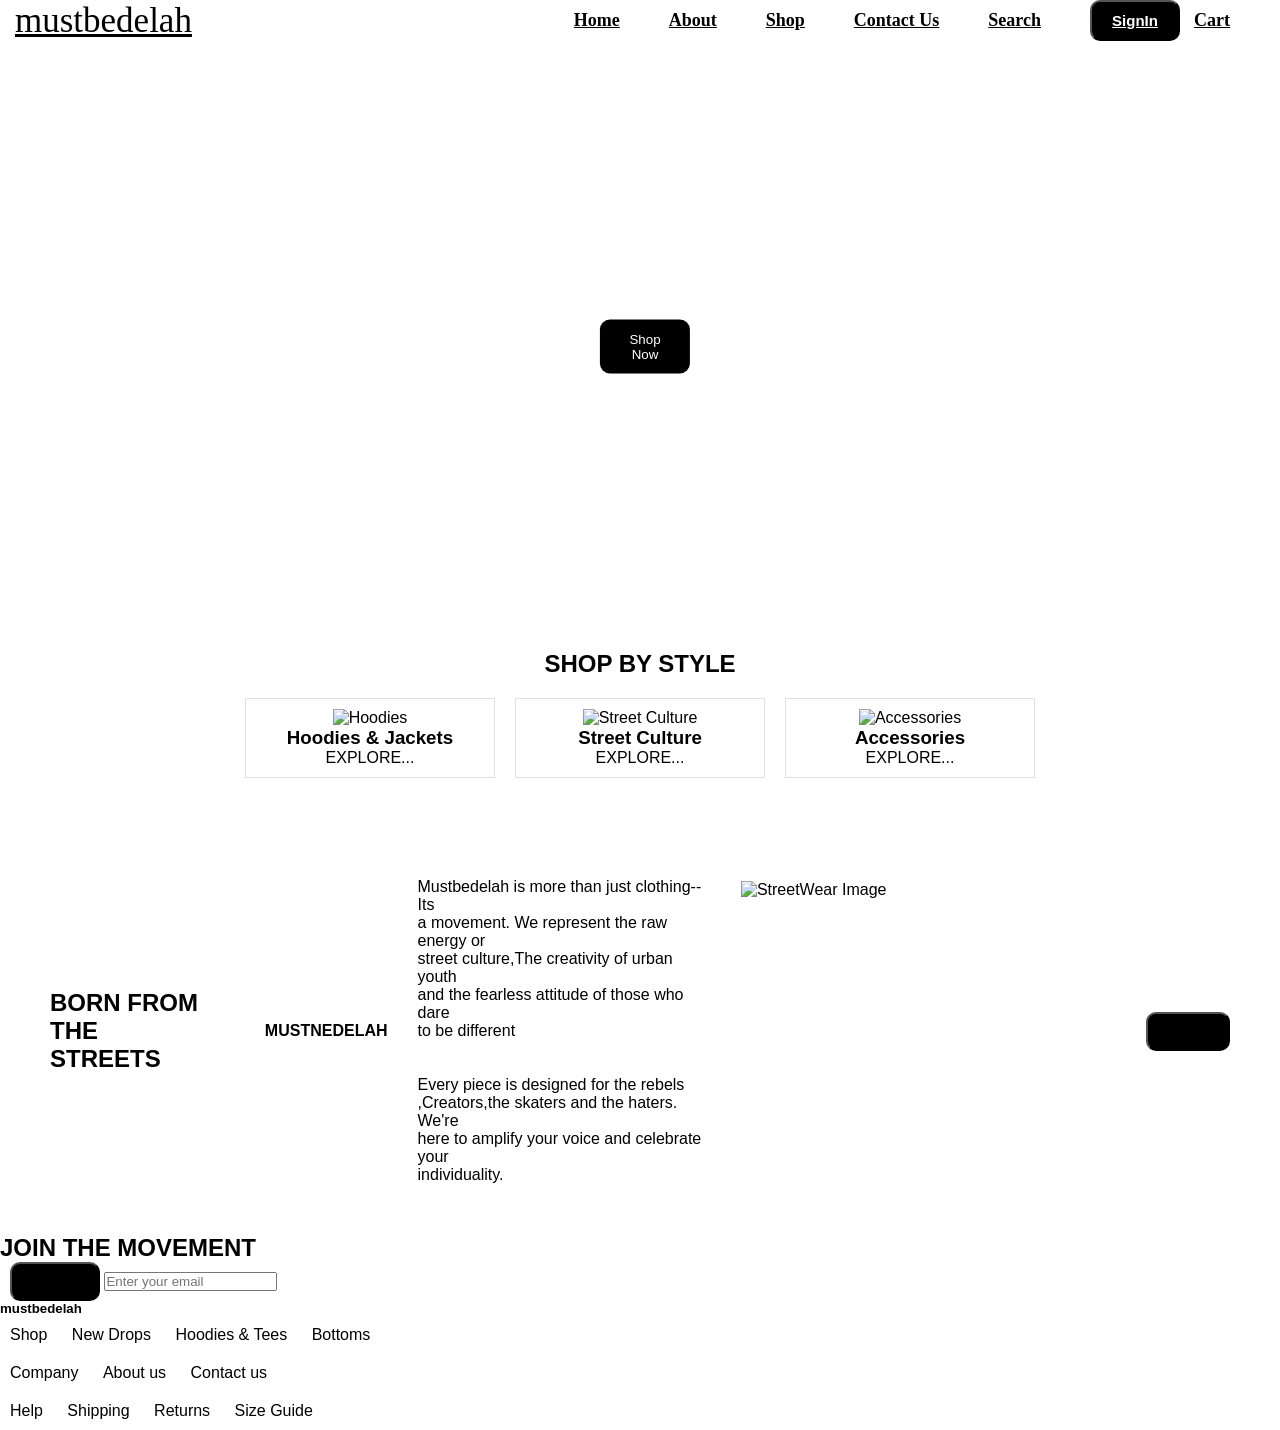
==== index.html @ 23424847 "updated my files" ====
<!DOCTYPE html>
<html lang="en">

<head>
    <meta charset="UTF-8">
    <meta name="viewport" content="width=device-width, initial-scale=1.0">
    <title>mustbedelah</title>
    <link rel="stylesheet" href="style.css">
    <link rel="icon" type="image/jpeg" href="images/logo.jpeg">
</head>

<body>

    <!-- **********NAVBAR********** -->
    <nav class="navbar">
        <div class="logo"><a href="#">mustbedelah</a></div>
        <ul class="navlist">
            <li><a href="#">Home</a></li>
            <li><a href="about.html">About</a></li>
            <li><a href="shop.html">Shop</a></li>
            <li><a href="about.html">Contact Us</a></li>
            <li><a href="">Search</a></li>
            <button><a href="#">SignIn</a></button>
            <li><a href="">Cart</a></li>
        </ul>
    </nav>

    <!-- This is for the opening picture  -->
    <section class="hero">

        <!-- i have to insert proper picture here  -->
        <div class="placeholder-img"></div>

        <div class="hero-text">

            <h1>FRESH DROPS DAILY</h1>

            <p>
                Bold streetwear for those who make their own rules.<br>
                Rep the culture, own the streets.
            </p>

            <a href="shop.html">
                <button class="shop-btn">
                    Shop Now
                </button>
            </a>

        </div>

    </section>

    <!-- This is for the shop by style section -->
    <section class="style">

        <h2>SHOP BY STYLE</h2>

        <div class="style-grid">

            <div class="card">

                <!-- Placehold image used for the prototype-->
                <img src="https://placehold.co/300x300" alt="Hoodies">

                <h3>Hoodies & Jackets</h3>

                <p>EXPLORE...</p>

            </div>


            <div class="card">

                <!-- Placehold used again for the second image -->
                <img src="https://placehold.co/300x300" alt="Street Culture">

                <h3>Street Culture</h3>

                <p>EXPLORE...</p>

            </div>


            <div class="card">

                <!-- Image 3 must be inserted here -->
                <img src="https://placehold.co/300x300" alt="Accessories">

                <h3>Accessories</h3>

                <p>EXPLORE...</p>

            </div>

        </div>

    </section>

    <!-- This is for the born for the streets section -->
    <section class="born">

        <h2>BORN FROM THE <br>STREETS</h2>

        <h4>MUSTNEDELAH</h4>

        <p>Mustbedelah is more than just clothing-- Its <br> a movement. We represent the raw energy or <br>
            street culture,The creativity of urban youth <br> and the fearless attitude of those who dare <br>
            to be different <br><br><br>
            Every piece is designed for the rebels <br> ,Creators,the skaters and the haters. We're <br>
            here to amplify your voice and celebrate your <br>individuality.
        </p>

        <!-- Another Image must be inserted here -->
        <img src="https://placehold.co/400x400" alt="StreetWear Image">

        <button class="ourstory">Our Story</button>


    </section>

    <!--This is for the Join the movement section-->
    <section class="join">

        <h2>JOIN THE MOVEMENT</h2>

        <button class="subscribe">Subscribe</button>

        <input type="text" placeholder="Enter your email" id="email_input">

    </section>

    <!-- This is a footer for the website  -->
    <section>

        <footer>

            <h5>mustbedelah</h5>

            <!-- This is a list for Shop in the footer -->
            <ul class="list1">
                <li class="Top">Shop</li>
                <li>New Drops</li>
                <li>Hoodies & Tees</li>
                <li>Bottoms</li>
            </ul>

            <!-- This is a list for Company in the footer -->
            <ul class="list2">
                <li class="Top">Company</li>
                <li>About us</li>
                <li>Contact us</li>
            </ul>

            <!-- This is a list for Help in the footer -->
            <ul class="list3">
                <li class="Top">Help</li>
                <li>Shipping</li>
                <li>Returns</li>
                <li>Size Guide</li>
            </ul>

        </footer>
    </section>
</body>

</html>
---- style.css ----
*{
    margin: 0;
    padding: 0;
    box-sizing: border-box;
}

body{
    background-color: white;
    color: black;
    font-family: Arial,sans-serif;
}
/* This is css for the navbar only but we can use it also for the other blocks if need be */
.navbar{
    font-family: calibri;padding-right: 15px;padding-left: 15px;display: flex;align-items: center;justify-content: space-between;
    position: fixed;
    top: 0;
    width: 100%;
    z-index: 9999;
}

.logo a{
    font-size: 35px;font-weight: 600px;color: black;
}
li{
    list-style: none;display: inline-block;padding: 10px;
}
li a{
    color: black;font-weight: bold;font-size: 18px;margin-right: 25px;
}
button{
    background-color: black;margin-left: 10px;border-radius: 10px;width: 90px;padding: 10px;
}

button a{
    background-color: black;color: white; font-size: 15px;font-weight: bold;
}

/* This will be the hero section */

.hero{
    position: relative;

}

.hero-text{
    position: absolute;
    top: 50%;
    left: 50%;
    transform:translate(-50%,-50%);
    text-align: center;
    color: white;

}
.hero-text h1{
    font-size: 18px;
    margin-bottom: 10px;
}

.hero-text p{
    font-size: 18px;
    margin-bottom: 20px;
}
.shop-btn{
    background-color: black;
    color: white;
    border: none;
    padding: 12px 25px;
    cursor: pointer;
}
.placeholder-img{
    width: 100%;
    height: 600px;

    background-image: url(https://placehold.co/1540x600);
    background-size: cover;
    background-position: center;
    background-repeat: no-repeat;
}

/* This should be on style section  */

.style{
    text-align: center;
    padding: 50px 20px;  
}

.style-grid{
    display: flex;
    justify-content: center;
    gap: 20px;
    margin-top: 20px;
}

.card{
    width: 250px;
    border: 1px solid #dddd;
    padding: 10px;
    cursor: pointer;
}

.card img{
    width: 100%;
    height: 250px;
    object-fit: cover;
}

/* This is tfor the born section */

.born{
    display: flex;
    align-items: center;
    justify-content: space-around;
    padding: 50px;
    gap: 30px;
}

.born img{
    width: 400px;
    height: 300px;
    object-fit: cover;
}
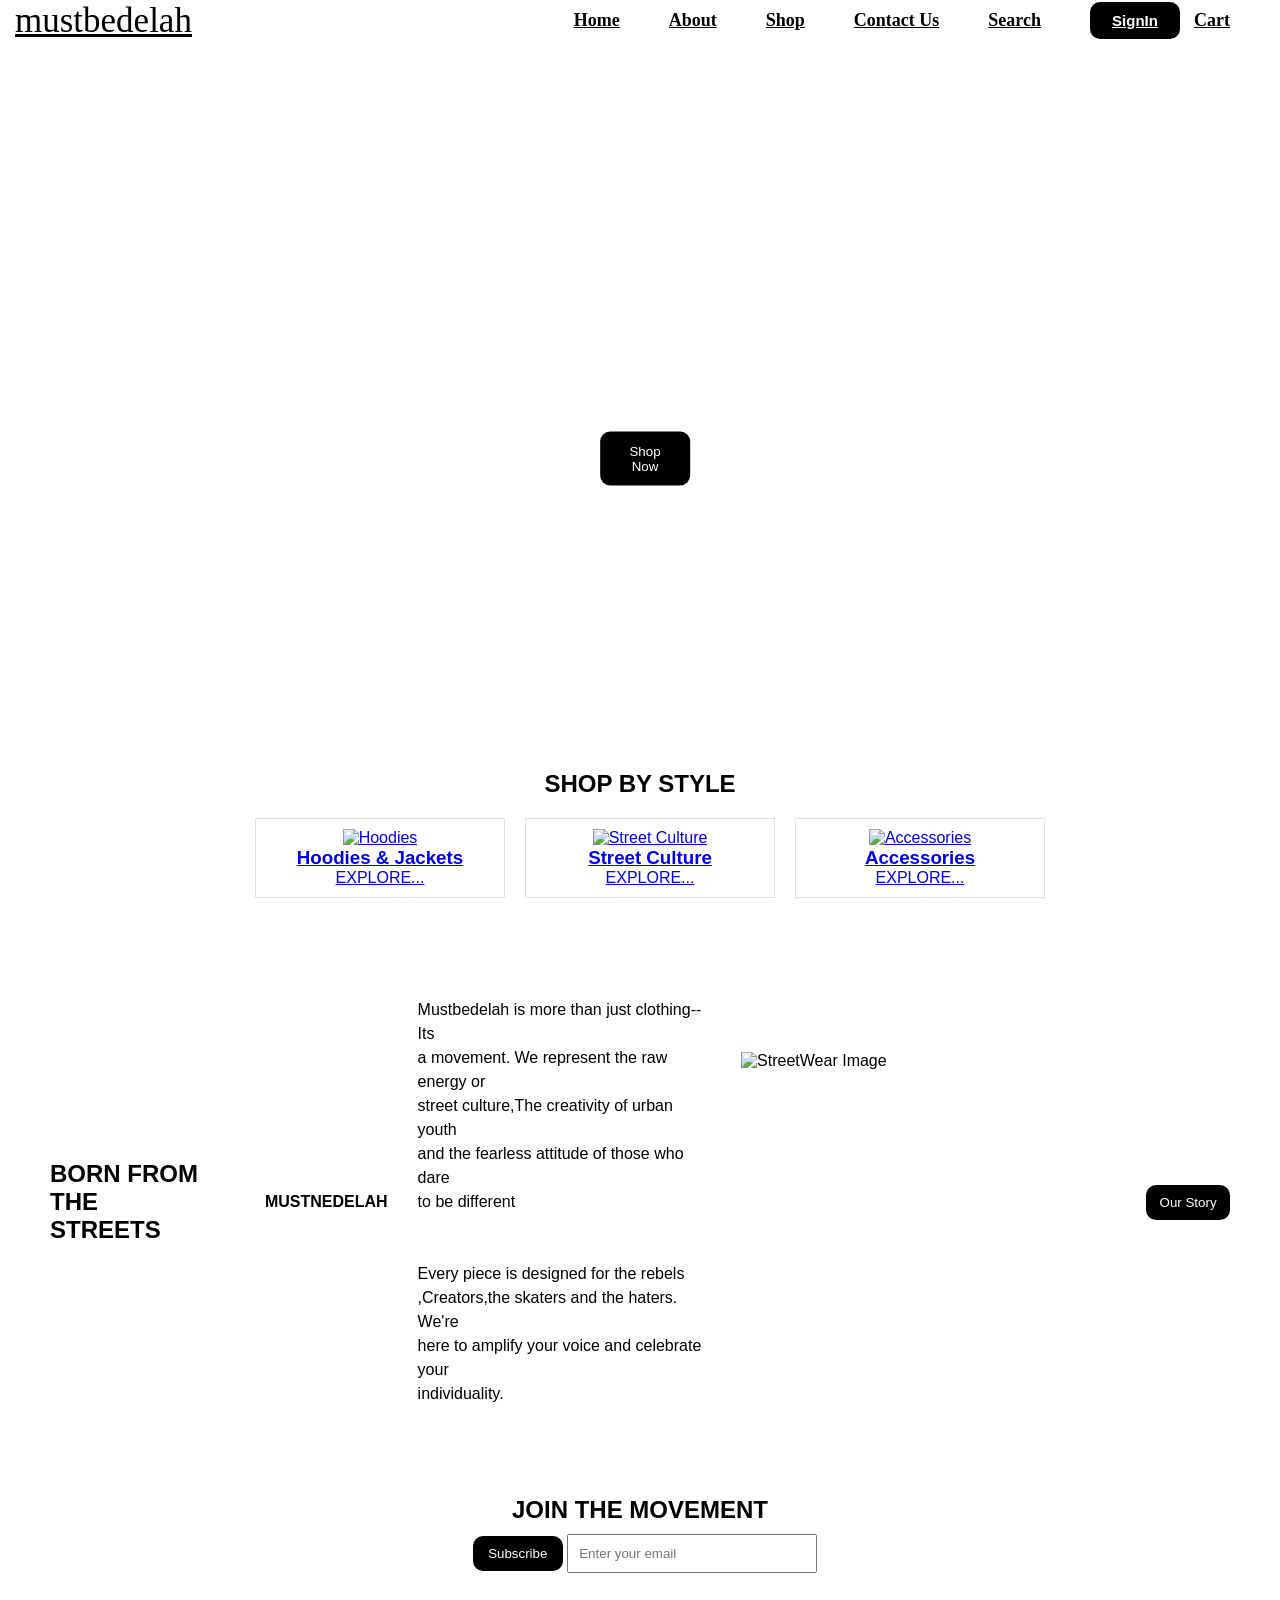
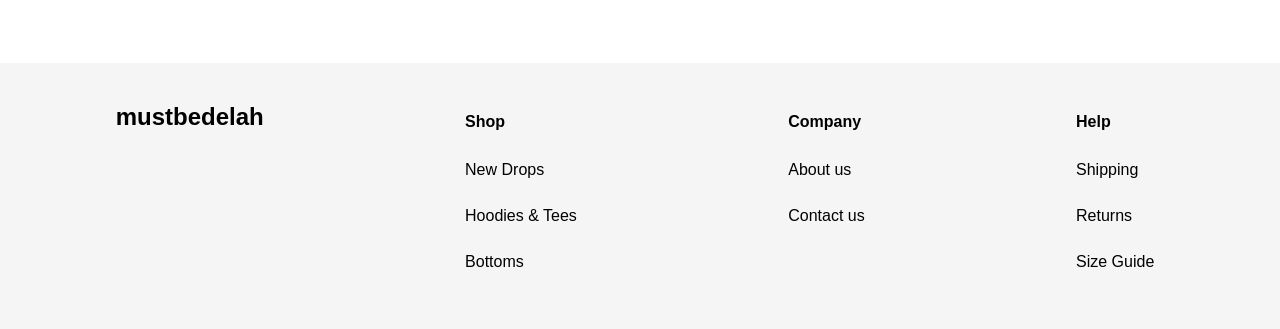
==== commit a27b5593: "Changed a few things, Size of the first image is changed,The footer looks way better now. Buttons ar" ====
--- a/index.html
+++ b/index.html
@@ -56,19 +56,19 @@
         <h2>SHOP BY STYLE</h2>
 
         <div class="style-grid">
+            <a href="shop.html">
+                <div class="card">
 
-            <div class="card">
+                    <!-- Placehold image used for the prototype-->
+                    <img src="https://placehold.co/300x300" alt="Hoodies">
 
-                <!-- Placehold image used for the prototype-->
-                <img src="https://placehold.co/300x300" alt="Hoodies">
+                    <h3>Hoodies & Jackets</h3>
 
-                <h3>Hoodies & Jackets</h3>
+                    <p>EXPLORE...</p>
+            </a>
+        </div>
 
-                <p>EXPLORE...</p>
-
-            </div>
-
-
+        <a href="shop.html">
             <div class="card">
 
                 <!-- Placehold used again for the second image -->
@@ -79,8 +79,8 @@
                 <p>EXPLORE...</p>
 
             </div>
-
-
+        </a>
+        <a href="shop.html">
             <div class="card">
 
                 <!-- Image 3 must be inserted here -->
@@ -91,7 +91,7 @@
                 <p>EXPLORE...</p>
 
             </div>
-
+        </a>
         </div>
 
     </section>
@@ -123,7 +123,7 @@
 
         <h2>JOIN THE MOVEMENT</h2>
 
-        <button class="subscribe">Subscribe</button>
+        <button class="sub-btn">Subscribe</button>
 
         <input type="text" placeholder="Enter your email" id="email_input">
 
--- a/style.css
+++ b/style.css
@@ -39,6 +39,7 @@
 
 .hero{
     position: relative;
+    margin-top: 70px;
 
 }
 
@@ -52,7 +53,7 @@
 
 }
 .hero-text h1{
-    font-size: 18px;
+    font-size: 48px;
     margin-bottom: 10px;
 }
 
@@ -69,7 +70,7 @@
 }
 .placeholder-img{
     width: 100%;
-    height: 600px;
+    height: 650px;
 
     background-image: url(https://placehold.co/1540x600);
     background-size: cover;
@@ -118,4 +119,85 @@
     width: 400px;
     height: 300px;
     object-fit: cover;
-}+}
+
+.born p{
+    max-width: 400px;
+    line-height: 1.5;
+}
+
+button{
+    background-color: black;
+    color: white;
+    border: none;
+    cursor: pointer;
+}
+
+button:hover{
+    background-color: #333;
+}
+
+/* Join Section */
+
+.join{
+    text-align: center;
+    padding: 40px;
+}
+
+#email_input{
+    padding: 10px;
+    width: 250px;
+    margin-top: 10px;
+}
+
+.sub-btn{
+    background-color: black;
+    color: white;
+    border: none;
+    cursor: pointer;
+}
+
+/* This is for the footer  */
+
+/* Footer Layout */
+
+footer{
+    display: flex;
+    justify-content: space-around;
+    align-items: flex-start;
+
+    padding: 40px 20px;
+    margin-top: 50px;
+
+    background-color: #f5f5f5;
+}
+
+/* Logo text */
+
+footer h5{
+    font-size: 24px;
+}
+
+/* Make lists vertical */
+
+.list1,
+.list2,
+.list3{
+    display: flex;
+    flex-direction: column;
+}
+
+/* Top headings */
+
+.Top{
+    font-weight: bold;
+    margin-bottom: 10px;
+}
+
+/* List items */
+
+footer li{
+    display: block;
+    margin-bottom: 8px;
+}
+
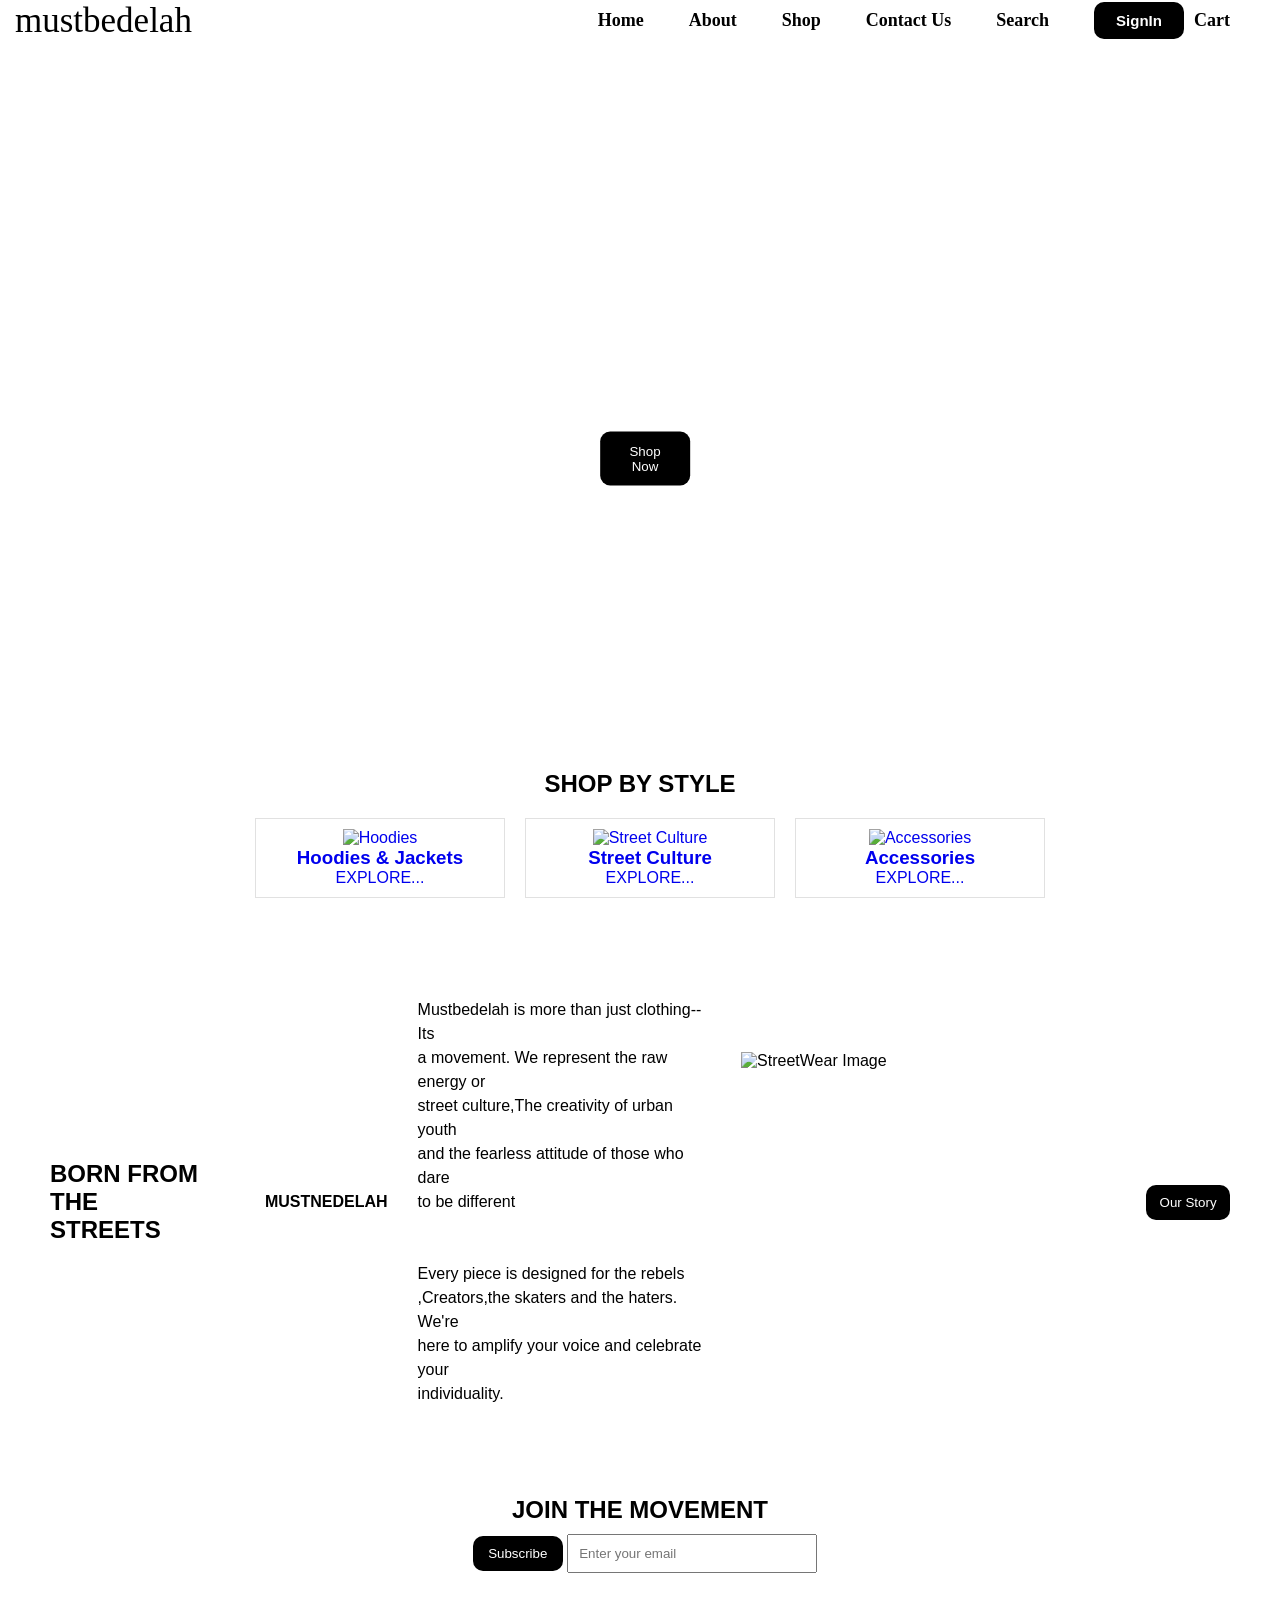
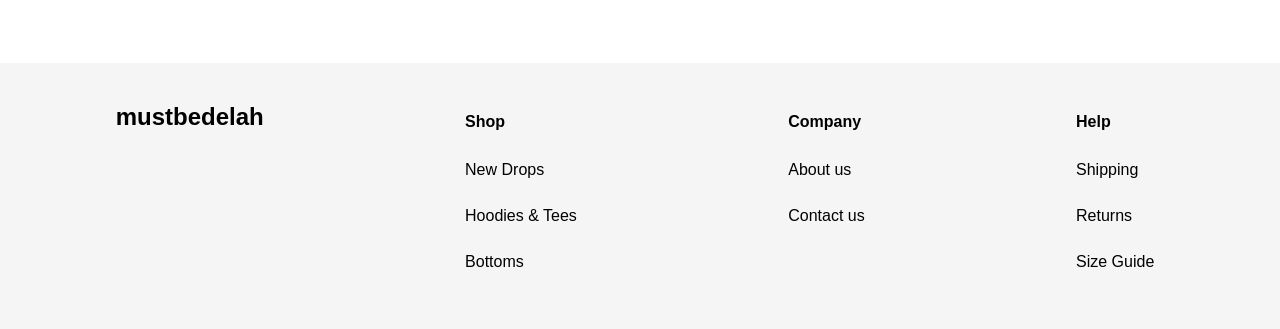
==== commit 84c5a4af: "About html added and created the footer on it to be clickable,Now i want to make the buttons work wi" ====
--- a/index.html
+++ b/index.html
@@ -18,7 +18,7 @@
             <li><a href="#">Home</a></li>
             <li><a href="about.html">About</a></li>
             <li><a href="shop.html">Shop</a></li>
-            <li><a href="about.html">Contact Us</a></li>
+            <li><a href="about.html#contact">Contact Us</a></li>
             <li><a href="">Search</a></li>
             <button><a href="#">SignIn</a></button>
             <li><a href="">Cart</a></li>
--- a/style.css
+++ b/style.css
@@ -2,6 +2,7 @@
     margin: 0;
     padding: 0;
     box-sizing: border-box;
+    text-decoration: none;
 }
 
 body{
@@ -18,6 +19,15 @@
     z-index: 9999;
 }
 
+.navlist{
+    display: flex;
+    align-items: center;
+}
+
+.navlist a:hover{
+    color:#555;
+}
+
 .logo a{
     font-size: 35px;font-weight: 600px;color: black;
 }
@@ -201,3 +211,157 @@
     margin-bottom: 8px;
 }
 
+.foot{
+    font-weight: normal;
+}
+
+
+/* Shop Title */
+
+.shop-title{
+    text-align: center;
+    padding: 100px 20px 40px;
+}
+
+/* Product Grid */
+
+.product-section{
+    padding: 40px;
+}
+
+.product-grid{
+    display: grid;
+
+    grid-template-columns:
+    repeat(3, 1fr);
+
+    gap: 30px;
+}
+
+/* Product Card */
+
+.product-card{
+    text-align: center;
+}
+
+.product-card img{
+    width: 100%;
+    height: 250px;
+    object-fit: cover;
+}
+
+.product-card h3{
+    margin-top: 10px;
+}
+
+.product-card p{
+    font-weight: bold;
+}
+
+/* ABOUT PAGE */
+
+.about-page{
+
+display: flex;
+
+align-items: center;
+
+justify-content: space-between;
+
+padding: 120px 40px;
+
+gap: 40px;
+
+}
+
+.about-text{
+
+flex: 1;
+
+}
+
+.about-text h1{
+
+font-size: 36px;
+
+margin-bottom: 20px;
+
+}
+
+.about-text p{
+
+max-width: 500px;
+
+line-height: 1.6;
+
+}
+
+.about-image{
+
+flex: 1;
+
+}
+
+.about-image img{
+
+width: 100%;
+
+height: auto;
+
+}
+
+/* CONTACT SECTION */
+
+.contact-page{
+
+padding: 80px 40px;
+
+text-align: center;
+
+}
+
+.contact-form{
+
+display: flex;
+
+flex-direction: column;
+
+align-items: center;
+
+gap: 15px;
+
+margin-top: 20px;
+
+}
+
+.contact-form input{
+
+width: 300px;
+
+padding: 10px;
+
+}
+
+.contact-form textarea{
+
+width: 300px;
+
+height: 120px;
+
+padding: 10px;
+
+}
+
+.submit-btn{
+
+background-color: black;
+
+color: white;
+
+padding: 12px 25px;
+
+border: none;
+
+cursor: pointer;
+
+}
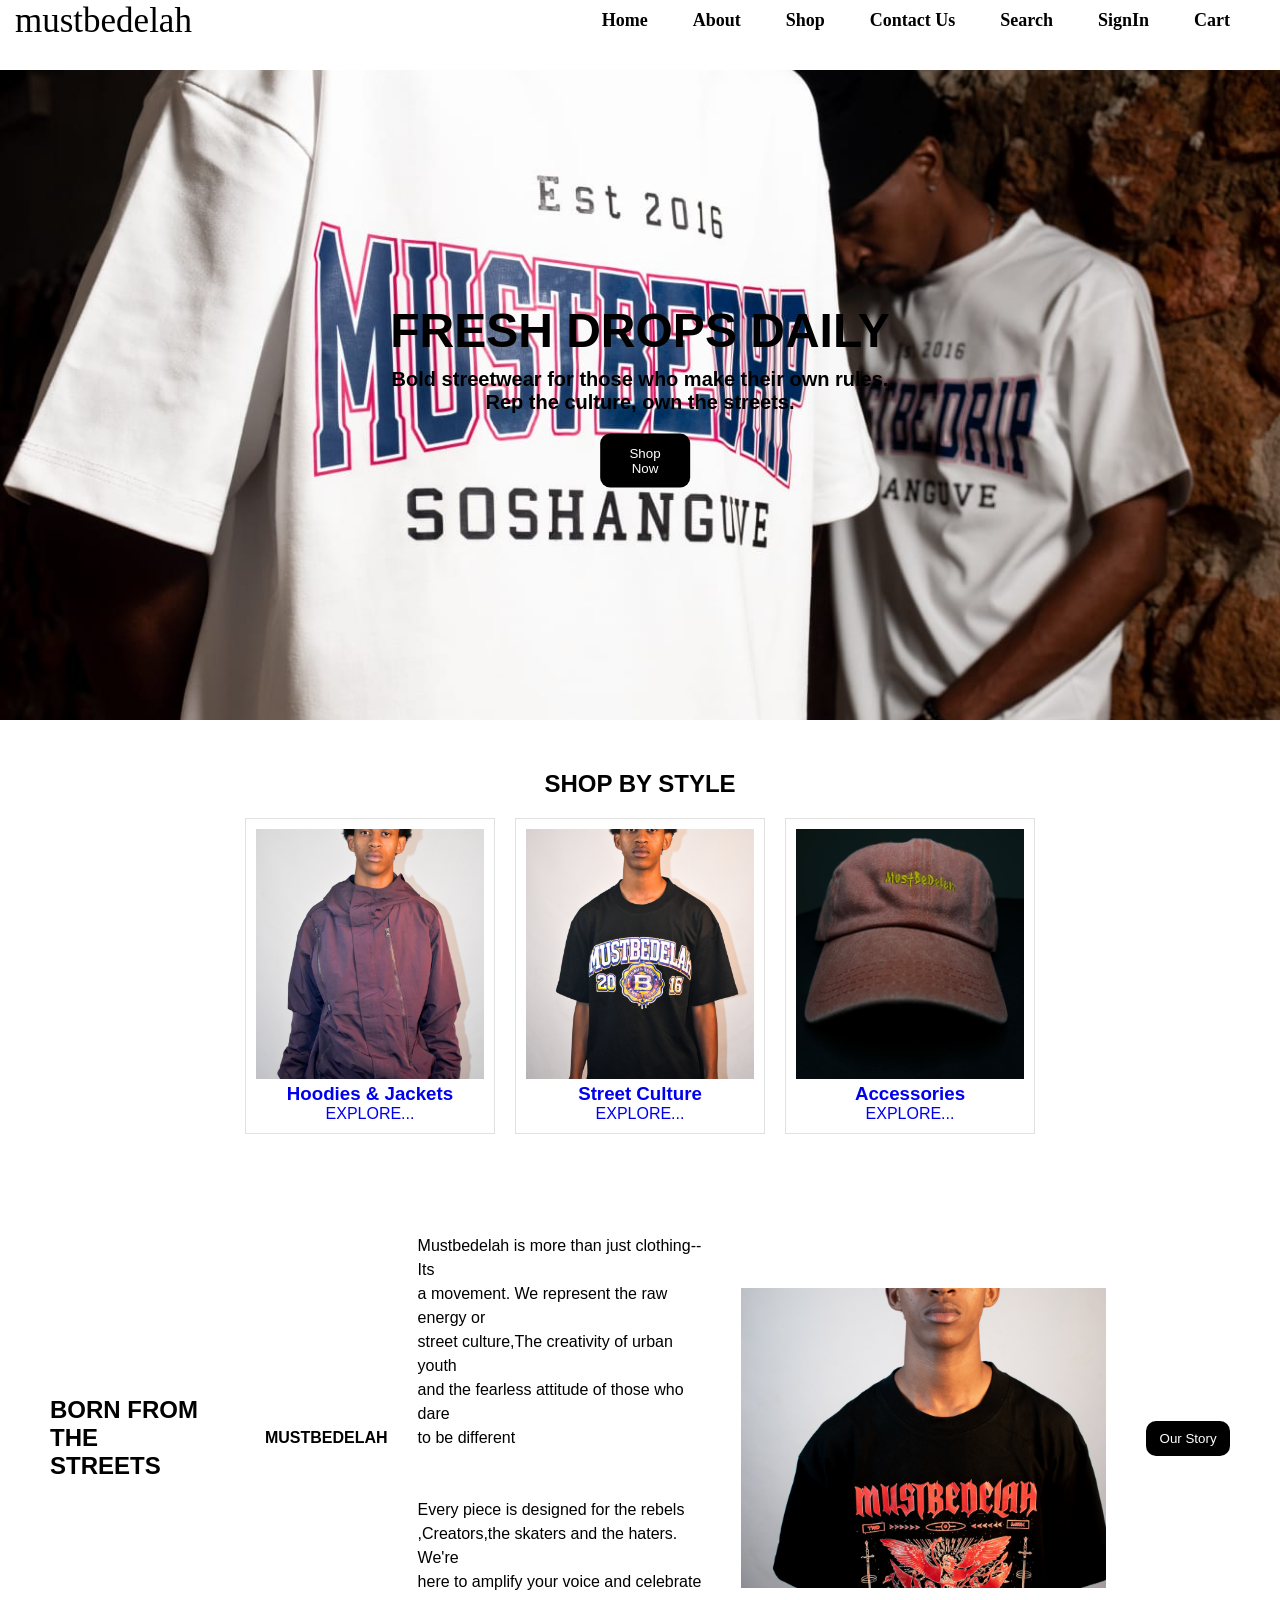
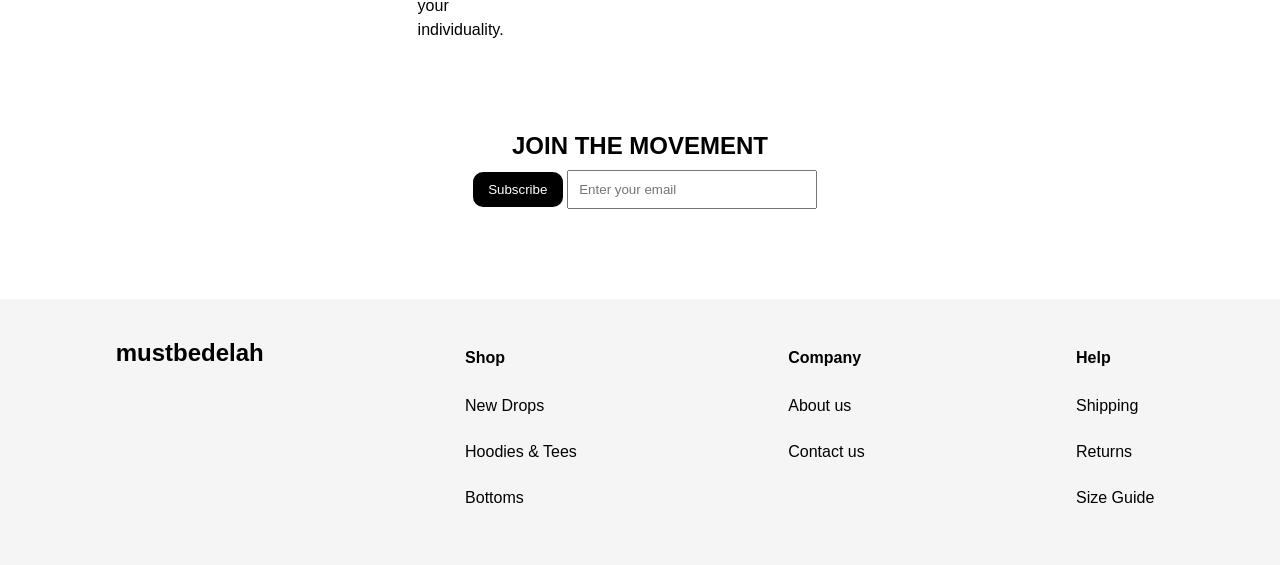
==== commit 8cbf94b6: "made a few changes just to make the buttons work also added images" ====
--- a/index.html
+++ b/index.html
@@ -13,22 +13,24 @@
 
     <!-- **********NAVBAR********** -->
     <nav class="navbar">
-        <div class="logo"><a href="#">mustbedelah</a></div>
+        <div class="logo"><a href="index.html">mustbedelah</a></div>
         <ul class="navlist">
-            <li><a href="#">Home</a></li>
+            <li><a href="index.html">Home</a></li>
             <li><a href="about.html">About</a></li>
             <li><a href="shop.html">Shop</a></li>
             <li><a href="about.html#contact">Contact Us</a></li>
-            <li><a href="">Search</a></li>
-            <button><a href="#">SignIn</a></button>
-            <li><a href="">Cart</a></li>
+            <li><a href="#">Search</a></li>
+
+            <!-- FIXED (removed button wrapping link) -->
+            <li><a href="#">SignIn</a></li>
+
+            <li><a href="#">Cart</a></li>
         </ul>
     </nav>
 
     <!-- This is for the opening picture  -->
     <section class="hero">
 
-        <!-- i have to insert proper picture here  -->
         <div class="placeholder-img"></div>
 
         <div class="hero-text">
@@ -56,42 +58,32 @@
         <h2>SHOP BY STYLE</h2>
 
         <div class="style-grid">
+
+            <!-- FIXED (anchor wrapping properly closed) -->
             <a href="shop.html">
                 <div class="card">
+                    <img src="images/DSC_0658.JPG" alt="Hoodies">
+                    <h3>Hoodies & Jackets</h3>
+                    <p>EXPLORE...</p>
+                </div>
+            </a>
 
-                    <!-- Placehold image used for the prototype-->
-                    <img src="https://placehold.co/300x300" alt="Hoodies">
+            <a href="shop.html">
+                <div class="card">
+                    <img src="images/DSC_0634.JPG" alt="Street Culture">
+                    <h3>Street Culture</h3>
+                    <p>EXPLORE...</p>
+                </div>
+            </a>
 
-                    <h3>Hoodies & Jackets</h3>
+            <a href="shop.html">
+                <div class="card">
+                    <img src="images/cap.jpeg" alt="Accessories">
+                    <h3>Accessories</h3>
+                    <p>EXPLORE...</p>
+                </div>
+            </a>
 
-                    <p>EXPLORE...</p>
-            </a>
-        </div>
-
-        <a href="shop.html">
-            <div class="card">
-
-                <!-- Placehold used again for the second image -->
-                <img src="https://placehold.co/300x300" alt="Street Culture">
-
-                <h3>Street Culture</h3>
-
-                <p>EXPLORE...</p>
-
-            </div>
-        </a>
-        <a href="shop.html">
-            <div class="card">
-
-                <!-- Image 3 must be inserted here -->
-                <img src="https://placehold.co/300x300" alt="Accessories">
-
-                <h3>Accessories</h3>
-
-                <p>EXPLORE...</p>
-
-            </div>
-        </a>
         </div>
 
     </section>
@@ -101,20 +93,19 @@
 
         <h2>BORN FROM THE <br>STREETS</h2>
 
-        <h4>MUSTNEDELAH</h4>
+        <h4>MUSTBEDELAH</h4>
 
-        <p>Mustbedelah is more than just clothing-- Its <br> a movement. We represent the raw energy or <br>
+        <p>
+            Mustbedelah is more than just clothing-- Its <br> a movement. We represent the raw energy or <br>
             street culture,The creativity of urban youth <br> and the fearless attitude of those who dare <br>
             to be different <br><br><br>
             Every piece is designed for the rebels <br> ,Creators,the skaters and the haters. We're <br>
             here to amplify your voice and celebrate your <br>individuality.
         </p>
 
-        <!-- Another Image must be inserted here -->
-        <img src="https://placehold.co/400x400" alt="StreetWear Image">
+        <img src="images/DSC_0641.JPG" alt="StreetWear Image">
 
         <button class="ourstory">Our Story</button>
-
 
     </section>
 
@@ -125,7 +116,8 @@
 
         <button class="sub-btn">Subscribe</button>
 
-        <input type="text" placeholder="Enter your email" id="email_input">
+        <!-- FIXED (email type for validation) -->
+        <input type="email" placeholder="Enter your email" id="email_input">
 
     </section>
 
@@ -136,7 +128,6 @@
 
             <h5>mustbedelah</h5>
 
-            <!-- This is a list for Shop in the footer -->
             <ul class="list1">
                 <li class="Top">Shop</li>
                 <li>New Drops</li>
@@ -144,14 +135,12 @@
                 <li>Bottoms</li>
             </ul>
 
-            <!-- This is a list for Company in the footer -->
             <ul class="list2">
                 <li class="Top">Company</li>
                 <li>About us</li>
                 <li>Contact us</li>
             </ul>
 
-            <!-- This is a list for Help in the footer -->
             <ul class="list3">
                 <li class="Top">Help</li>
                 <li>Shipping</li>
@@ -161,6 +150,8 @@
 
         </footer>
     </section>
+
+    <script src="script.js"></script>
 </body>
 
 </html>
--- a/style.css
+++ b/style.css
@@ -59,7 +59,7 @@
     left: 50%;
     transform:translate(-50%,-50%);
     text-align: center;
-    color: white;
+    color: black;
 
 }
 .hero-text h1{
@@ -68,8 +68,9 @@
 }
 
 .hero-text p{
-    font-size: 18px;
+    font-size: 20px;
     margin-bottom: 20px;
+    font-weight: bold;
 }
 .shop-btn{
     background-color: black;
@@ -82,7 +83,7 @@
     width: 100%;
     height: 650px;
 
-    background-image: url(https://placehold.co/1540x600);
+    background-image: url("images/T1.jpeg");
     background-size: cover;
     background-position: center;
     background-repeat: no-repeat;
